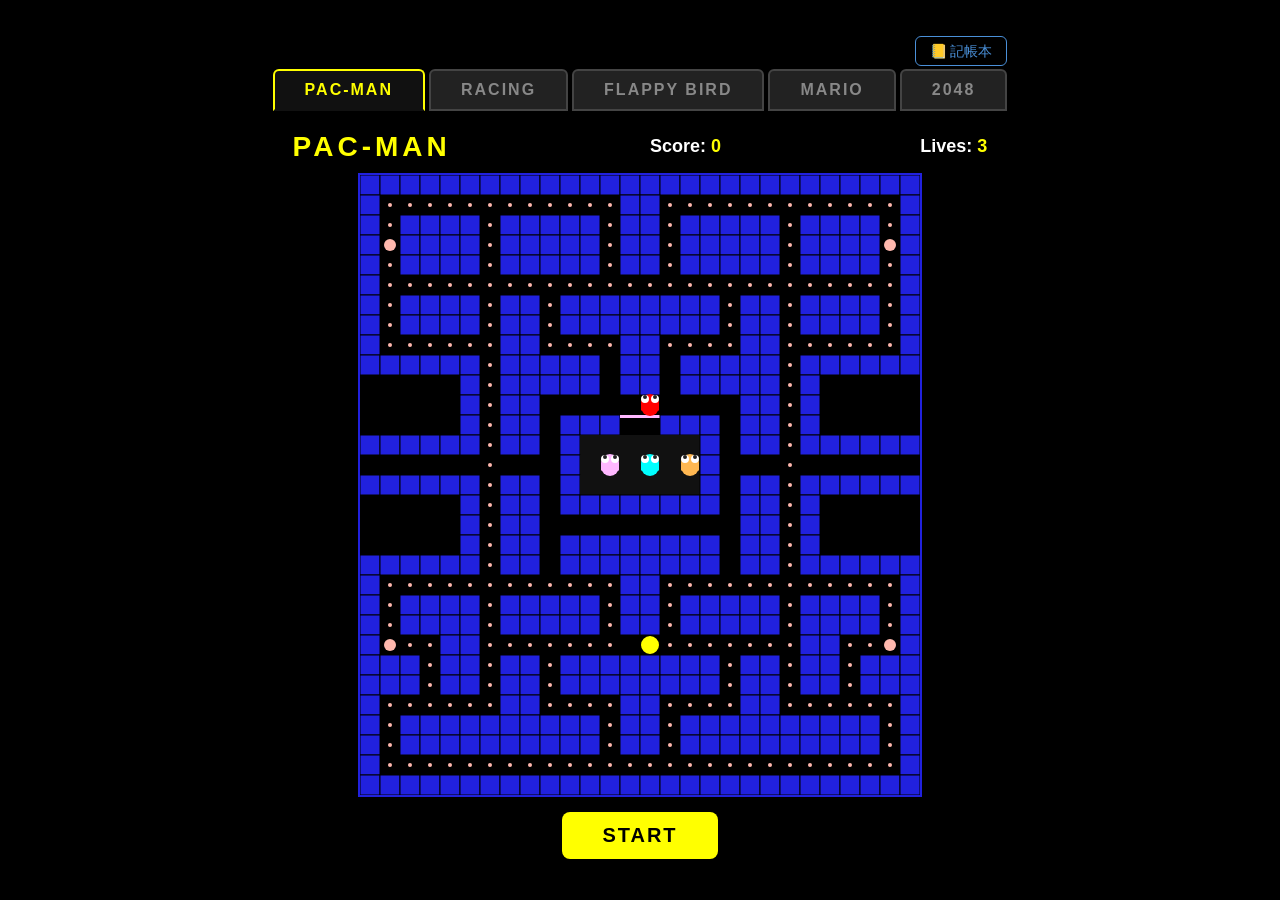
==== index.html @ 6e65f34a "🍀 記帳本 - single page bookkeeping app" ====
<!DOCTYPE html>
<html lang="en">
<head>
  <meta charset="UTF-8">
  <meta name="viewport" content="width=device-width, initial-scale=1.0">
  <title>Game Hub</title>
  <link rel="stylesheet" href="style.css">
</head>
<body>
  <div id="game-container">
    <div style="text-align:right;margin-bottom:8px">
      <a href="accounting.html" style="color:#4a90d9;text-decoration:none;font-size:14px;padding:6px 14px;border:1px solid #4a90d9;border-radius:6px">📒 記帳本</a>
    </div>
    <nav id="game-nav">
      <button class="nav-btn active" data-game="pacman">PAC-MAN</button>
      <button class="nav-btn" data-game="racing">RACING</button>
      <button class="nav-btn" data-game="flappy">FLAPPY BIRD</button>
      <button class="nav-btn" data-game="mario">MARIO</button>
      <button class="nav-btn" data-game="game2048">2048</button>
    </nav>

    <div id="pacman-section" class="game-section active">
      <div id="pacman-header">
        <h1>PAC-MAN</h1>
        <div class="stat">Score: <span id="score">0</span></div>
        <div class="stat">Lives: <span id="lives">3</span></div>
      </div>
      <canvas id="pacmanCanvas" width="560" height="620"></canvas>
      <div id="pacman-controls">
        <button id="startBtn">START</button>
        <div id="mobile-controls">
          <div class="row">
            <button class="dir-btn" data-dir="up">▲</button>
          </div>
          <div class="row">
            <button class="dir-btn" data-dir="left">◀</button>
            <button class="dir-btn" data-dir="down">▼</button>
            <button class="dir-btn" data-dir="right">▶</button>
          </div>
        </div>
      </div>
      <div id="pacman-message" class="message"></div>
    </div>

    <div id="racing-section" class="game-section">
      <div id="racing-header">
        <h1>RACING</h1>
        <div class="stat">Score: <span id="racing-score">0</span></div>
        <div class="stat">Speed: <span id="racing-speed">0</span></div>
      </div>
      <canvas id="racingCanvas" width="400" height="600"></canvas>
      <div id="racing-controls">
        <button id="racing-startBtn">START</button>
        <div id="racing-mobile">
          <button class="racing-dir-btn" data-dir="left">◀</button>
          <button class="racing-dir-btn" data-dir="right">▶</button>
        </div>
      </div>
      <div id="racing-message" class="message"></div>
    </div>

    <div id="flappy-section" class="game-section">
      <div id="flappy-header">
        <h1>FLAPPY BIRD</h1>
        <div class="stat">Score: <span id="flappy-score">0</span></div>
        <div class="stat">Best: <span id="flappy-best">0</span></div>
      </div>
      <canvas id="flappyCanvas" width="400" height="600"></canvas>
      <div id="flappy-controls">
        <button id="flappy-startBtn">START</button>
        <div id="flappy-mobile">
          <button id="flappy-tap-btn">FLAP</button>
        </div>
      </div>
      <div id="flappy-message" class="message"></div>
    </div>

    <div id="mario-section" class="game-section">
      <div id="mario-header">
        <h1>MARIO</h1>
        <div class="stat">Score: <span id="mario-score">0</span></div>
        <div class="stat">Coins: <span id="mario-coins">0</span></div>
      </div>
      <canvas id="marioCanvas" width="600" height="500"></canvas>
      <div id="mario-controls">
        <button id="mario-startBtn">START</button>
        <div id="mario-mobile">
          <button class="mario-dir-btn" data-dir="left">◀</button>
          <button id="mario-jump-btn">▲</button>
          <button class="mario-dir-btn" data-dir="right">▶</button>
        </div>
      </div>
      <div id="mario-message" class="message"></div>
    </div>

    <div id="game2048-section" class="game-section">
      <div id="game2048-header">
        <h1>2048</h1>
        <div class="stat">Score: <span id="g2048-score">0</span></div>
        <div class="stat">Best: <span id="g2048-best">0</span></div>
      </div>
      <canvas id="g2048Canvas" width="400" height="460"></canvas>
      <div id="g2048-controls">
        <button id="g2048-startBtn">NEW GAME</button>
        <div id="g2048-mobile">
          <div class="row">
            <button class="g2048-dir-btn" data-dir="up">▲</button>
          </div>
          <div class="row">
            <button class="g2048-dir-btn" data-dir="left">◀</button>
            <button class="g2048-dir-btn" data-dir="down">▼</button>
            <button class="g2048-dir-btn" data-dir="right">▶</button>
          </div>
        </div>
      </div>
      <div id="g2048-message" class="message"></div>
    </div>
  </div>
  <script>
    document.querySelectorAll('.nav-btn').forEach(btn => {
      btn.addEventListener('click', () => {
        document.querySelectorAll('.nav-btn').forEach(b => b.classList.remove('active'));
        document.querySelectorAll('.game-section').forEach(s => s.classList.remove('active'));
        btn.classList.add('active');
        document.getElementById(btn.dataset.game + '-section').classList.add('active');
      });
    });
  </script>
  <script src="game.js"></script>
  <script src="racing.js"></script>
  <script src="flappy.js"></script>
  <script src="mario.js"></script>
  <script src="game2048.js"></script>
</body>
</html>
---- style.css ----
* {
  margin: 0;
  padding: 0;
  box-sizing: border-box;
}

body {
  background: #000;
  display: flex;
  justify-content: center;
  align-items: center;
  min-height: 100vh;
  font-family: 'Arial', sans-serif;
  overflow: hidden;
}

#game-container {
  text-align: center;
  position: relative;
}

#game-nav {
  display: flex;
  justify-content: center;
  gap: 4px;
  margin-bottom: 10px;
}

.nav-btn {
  padding: 10px 30px;
  font-size: 16px;
  font-weight: bold;
  background: #222;
  color: #888;
  border: 2px solid #444;
  border-radius: 6px 6px 0 0;
  cursor: pointer;
  letter-spacing: 2px;
}

.nav-btn.active {
  background: #111;
  color: #ff0;
  border-color: #ff0;
  border-bottom-color: #111;
}

.nav-btn:hover:not(.active) {
  color: #fff;
  background: #333;
}

.game-section {
  display: none;
}

.game-section.active {
  display: block;
}

#pacman-header, #racing-header {
  display: flex;
  justify-content: space-between;
  align-items: center;
  padding: 10px 20px;
  color: #fff;
  font-size: 18px;
}

#pacman-header h1 {
  color: #ff0;
  font-size: 28px;
  letter-spacing: 4px;
}

#racing-header h1 {
  color: #f44;
  font-size: 28px;
  letter-spacing: 4px;
}

#flappy-header h1 {
  color: #4f4;
  font-size: 28px;
  letter-spacing: 4px;
}

#mario-header h1 {
  color: #f44;
  font-size: 28px;
  letter-spacing: 4px;
}

#game2048-header h1 {
  color: #f80;
  font-size: 28px;
  letter-spacing: 4px;
}

.stat {
  font-size: 18px;
  font-weight: bold;
}

.stat span {
  color: #ff0;
}

#racing-speed {
  color: #0ff;
}

canvas {
  display: block;
  margin: 0 auto;
  background: #000;
}

#pacmanCanvas {
  border: 2px solid #2121de;
}

#racingCanvas {
  border: 2px solid #555;
}

#flappyCanvas {
  border: 2px solid #4f4;
}

#marioCanvas {
  border: 2px solid #f44;
}

#g2048Canvas {
  border: 2px solid #f80;
}

#pacman-controls, #racing-controls, #flappy-controls, #mario-controls, #g2048-controls {
  margin-top: 15px;
}

#startBtn, #racing-startBtn, #flappy-startBtn, #mario-startBtn {
  padding: 12px 40px;
  font-size: 20px;
  font-weight: bold;
  background: #ff0;
  color: #000;
  border: none;
  border-radius: 8px;
  cursor: pointer;
  letter-spacing: 2px;
}

#startBtn:hover, #racing-startBtn:hover, #flappy-startBtn:hover, #mario-startBtn:hover {
  transform: scale(1.05);
}

#racing-startBtn {
  background: #f44;
}

#flappy-startBtn {
  background: #4f4;
  color: #000;
}

#mario-startBtn {
  background: #f44;
  color: #fff;
}

#g2048-startBtn {
  background: #f80;
  color: #fff;
}

#g2048-mobile {
  margin-top: 10px;
  display: none;
}

#g2048-mobile .row {
  display: flex;
  justify-content: center;
  gap: 8px;
  margin: 4px 0;
}

.g2048-dir-btn {
  width: 60px;
  height: 60px;
  font-size: 22px;
  font-weight: bold;
  background: #333;
  color: #fff;
  border: 2px solid #555;
  border-radius: 10px;
  cursor: pointer;
  touch-action: manipulation;
}

.g2048-dir-btn:active {
  background: #555;
}

#flappy-mobile {
  margin-top: 15px;
  display: none;
  justify-content: center;
}

#flappy-tap-btn {
  width: 120px;
  height: 60px;
  font-size: 20px;
  font-weight: bold;
  background: #4f4;
  color: #000;
  border: 2px solid #2d2;
  border-radius: 10px;
  cursor: pointer;
  touch-action: manipulation;
}

#mobile-controls {
  margin-top: 15px;
  display: none;
}

#racing-mobile {
  margin-top: 15px;
  display: none;
  justify-content: center;
  gap: 20px;
}

#mobile-controls .row {
  display: flex;
  justify-content: center;
  gap: 8px;
  margin: 4px 0;
}

#mario-mobile {
  margin-top: 15px;
  display: none;
  justify-content: center;
  gap: 12px;
}

.mario-dir-btn, #mario-jump-btn {
  width: 70px;
  height: 60px;
  font-size: 22px;
  font-weight: bold;
  background: #333;
  color: #fff;
  border: 2px solid #555;
  border-radius: 10px;
  cursor: pointer;
  touch-action: manipulation;
}

#mario-jump-btn {
  background: #f44;
  border-color: #c33;
}

.mario-dir-btn:active, #mario-jump-btn:active {
  background: #555;
}

.dir-btn, .racing-dir-btn {
  width: 60px;
  height: 60px;
  font-size: 24px;
  background: #333;
  color: #fff;
  border: 2px solid #555;
  border-radius: 10px;
  cursor: pointer;
  touch-action: manipulation;
}

.racing-dir-btn {
  width: 80px;
}

.dir-btn:active, .racing-dir-btn:active {
  background: #555;
}

.message {
  position: absolute;
  top: 50%;
  left: 50%;
  transform: translate(-50%, -50%);
  color: #fff;
  font-size: 24px;
  font-weight: bold;
  text-align: center;
  pointer-events: none;
  text-shadow: 2px 2px 4px #000;
}

@media (pointer: coarse) {
  #mobile-controls {
    display: block;
  }
  #racing-mobile {
    display: flex;
  }
  #flappy-mobile {
    display: flex;
  }
  #mario-mobile {
    display: flex;
  }
  #g2048-mobile {
    display: block;
  }
}

@media (max-width: 600px) {
  canvas {
    width: 100%;
    height: auto;
  }
  #pacmanCanvas {
    aspect-ratio: 560 / 620;
  }
  #racingCanvas {
    aspect-ratio: 400 / 600;
  }
  #flappyCanvas {
    aspect-ratio: 400 / 600;
  }
  #marioCanvas {
    aspect-ratio: 600 / 500;
  }
  #g2048Canvas {
    aspect-ratio: 400 / 460;
  }
}
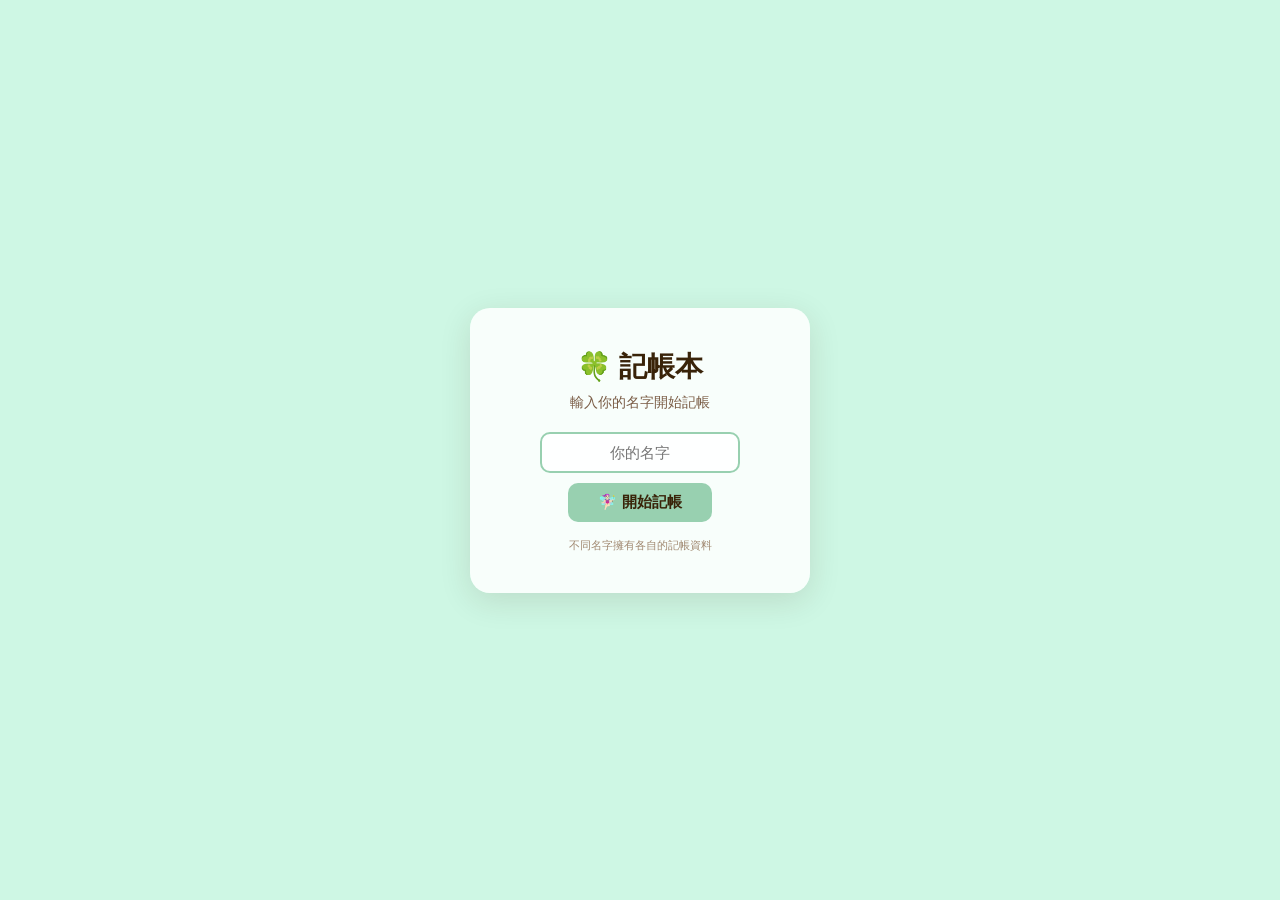
==== commit 2b25a148: "rename to index.html for GitHub Pages" ====
--- a/index.html
+++ b/index.html
@@ -1,135 +1,189 @@
 <!DOCTYPE html>
-<html lang="en">
+<html lang="zh-TW">
 <head>
   <meta charset="UTF-8">
   <meta name="viewport" content="width=device-width, initial-scale=1.0">
-  <title>Game Hub</title>
-  <link rel="stylesheet" href="style.css">
+  <title>🍀 記帳本</title>
+  <link rel="stylesheet" href="accounting.css">
+
 </head>
 <body>
-  <div id="game-container">
-    <div style="text-align:right;margin-bottom:8px">
-      <a href="accounting.html" style="color:#4a90d9;text-decoration:none;font-size:14px;padding:6px 14px;border:1px solid #4a90d9;border-radius:6px">📒 記帳本</a>
+  <div class="container">
+    <header>
+      <h1>🧚🏻‍♀️ 記帳本</h1>
+      <div class="header-right">
+        <div class="user-area" id="userArea" style="display:none">
+          <span class="user-name" id="userName"></span>
+          <button class="logout-btn" id="logoutBtn">登出</button>
+        </div>
+      </div>
+    </header>
+
+    <div class="today-bar">
+      <div class="today-item">
+        <span class="ti-icon">🎶</span>
+        <span class="ti-label">今日收入</span>
+        <span class="ti-value inc" id="todayInc">$0</span>
+      </div>
+      <div class="today-item">
+        <span class="ti-icon">🩰</span>
+        <span class="ti-label">今日支出</span>
+        <span class="ti-value exp" id="todayExp">$0</span>
+      </div>
+      <div class="today-item">
+        <span class="ti-icon">🐚</span>
+        <span class="ti-label">今日結餘</span>
+        <span class="ti-value bal" id="todayBal">$0</span>
+      </div>
+      <div class="today-item">
+        <span class="ti-icon">📝</span>
+        <span class="ti-label">今天記了幾筆</span>
+        <span class="ti-value" id="todayCount">0</span>
+      </div>
     </div>
-    <nav id="game-nav">
-      <button class="nav-btn active" data-game="pacman">PAC-MAN</button>
-      <button class="nav-btn" data-game="racing">RACING</button>
-      <button class="nav-btn" data-game="flappy">FLAPPY BIRD</button>
-      <button class="nav-btn" data-game="mario">MARIO</button>
-      <button class="nav-btn" data-game="game2048">2048</button>
-    </nav>
 
-    <div id="pacman-section" class="game-section active">
-      <div id="pacman-header">
-        <h1>PAC-MAN</h1>
-        <div class="stat">Score: <span id="score">0</span></div>
-        <div class="stat">Lives: <span id="lives">3</span></div>
+    <div class="summary-row">
+      <div class="sum-card">
+        <span class="sum-icon">🍀</span>
+        <div>
+          <div class="sum-label">月收入</div>
+          <div class="sum-value inc" id="monthInc">$0</div>
+        </div>
       </div>
-      <canvas id="pacmanCanvas" width="560" height="620"></canvas>
-      <div id="pacman-controls">
-        <button id="startBtn">START</button>
-        <div id="mobile-controls">
-          <div class="row">
-            <button class="dir-btn" data-dir="up">▲</button>
+      <div class="sum-card">
+        <span class="sum-icon">🍡</span>
+        <div>
+          <div class="sum-label">月支出</div>
+          <div class="sum-value exp" id="monthExp">$0</div>
+        </div>
+      </div>
+      <div class="sum-card">
+        <span class="sum-icon">🫧</span>
+        <div>
+          <div class="sum-label">月結餘</div>
+          <div class="sum-value bal" id="monthBal">$0</div>
+        </div>
+      </div>
+    </div>
+
+    <div class="goals-row">
+      <div class="goal-card">
+        <div class="goal-hd">
+          <span>🎼 月度收入目標</span>
+          <span class="goal-nums">$<span id="gMonthlyEarned">0</span> / $<span id="gMonthlyTarget">0</span></span>
+        </div>
+        <div class="goal-track"><div class="goal-fill" id="gMonthlyFill"></div></div>
+        <div class="goal-ft">
+          <span id="gMonthlyPct">0%</span>
+          <span id="gMonthlyRemain">尚未設定目標</span>
+        </div>
+        <div class="goal-set">
+          <input type="number" id="gMonthlyInput" placeholder="月收入目標">
+          <button id="gMonthlyBtn">設定</button>
+        </div>
+      </div>
+      <div class="goal-card">
+        <div class="goal-hd">
+          <span>🍥 年度收入目標</span>
+          <span class="goal-nums">$<span id="gYearlyEarned">0</span> / $<span id="gYearlyTarget">0</span></span>
+        </div>
+        <div class="goal-track"><div class="goal-fill" id="gYearlyFill"></div></div>
+        <div class="goal-ft">
+          <span id="gYearlyPct">0%</span>
+          <span id="gYearlyRemain">尚未設定目標</span>
+        </div>
+        <div class="goal-set">
+          <input type="number" id="gYearlyInput" placeholder="年收入目標">
+          <button id="gYearlyBtn">設定</button>
+        </div>
+      </div>
+    </div>
+
+    <div class="content-grid">
+      <div class="col">
+        <div class="section-card">
+          <h3>📊 本月分類</h3>
+          <div id="catStats"></div>
+        </div>
+        <div class="section-card">
+          <h3>🎶 今日記錄</h3>
+          <div id="todayEntries"></div>
+        </div>
+      </div>
+      <div class="col">
+        <div class="section-card">
+          <h3>📝 所有記錄</h3>
+          <div class="rec-controls">
+            <select id="recMonth"></select>
+            <select id="recType">
+              <option value="all">全部</option>
+              <option value="income">🍀 收入</option>
+              <option value="expense">🍡 支出</option>
+            </select>
+            <input type="text" id="recSearch" placeholder="🔍 搜尋">
           </div>
-          <div class="row">
-            <button class="dir-btn" data-dir="left">◀</button>
-            <button class="dir-btn" data-dir="down">▼</button>
-            <button class="dir-btn" data-dir="right">▶</button>
+          <div id="recList"></div>
+        </div>
+      </div>
+    </div>
+
+    <button class="fab" id="fabAdd">➕</button>
+  </div>
+
+  <div class="modal" id="modal">
+    <div class="modal-inner">
+      <div class="modal-hd">
+        <h3 id="modalTitle">📝 新增記錄</h3>
+        <button class="modal-x" id="modalClose">✕</button>
+      </div>
+      <form id="modalForm">
+        <div class="field">
+          <label>類型</label>
+          <div class="toggle">
+            <button type="button" class="tg-btn active" data-type="income">🍀 收入</button>
+            <button type="button" class="tg-btn" data-type="expense">🍡 支出</button>
           </div>
         </div>
-      </div>
-      <div id="pacman-message" class="message"></div>
-    </div>
-
-    <div id="racing-section" class="game-section">
-      <div id="racing-header">
-        <h1>RACING</h1>
-        <div class="stat">Score: <span id="racing-score">0</span></div>
-        <div class="stat">Speed: <span id="racing-speed">0</span></div>
-      </div>
-      <canvas id="racingCanvas" width="400" height="600"></canvas>
-      <div id="racing-controls">
-        <button id="racing-startBtn">START</button>
-        <div id="racing-mobile">
-          <button class="racing-dir-btn" data-dir="left">◀</button>
-          <button class="racing-dir-btn" data-dir="right">▶</button>
+        <div class="field">
+          <label>📅 日期</label>
+          <input type="date" id="fDate" required>
         </div>
-      </div>
-      <div id="racing-message" class="message"></div>
-    </div>
-
-    <div id="flappy-section" class="game-section">
-      <div id="flappy-header">
-        <h1>FLAPPY BIRD</h1>
-        <div class="stat">Score: <span id="flappy-score">0</span></div>
-        <div class="stat">Best: <span id="flappy-best">0</span></div>
-      </div>
-      <canvas id="flappyCanvas" width="400" height="600"></canvas>
-      <div id="flappy-controls">
-        <button id="flappy-startBtn">START</button>
-        <div id="flappy-mobile">
-          <button id="flappy-tap-btn">FLAP</button>
+        <div class="field">
+          <label>📂 類別</label>
+          <select id="fCat" required></select>
         </div>
-      </div>
-      <div id="flappy-message" class="message"></div>
-    </div>
-
-    <div id="mario-section" class="game-section">
-      <div id="mario-header">
-        <h1>MARIO</h1>
-        <div class="stat">Score: <span id="mario-score">0</span></div>
-        <div class="stat">Coins: <span id="mario-coins">0</span></div>
-      </div>
-      <canvas id="marioCanvas" width="600" height="500"></canvas>
-      <div id="mario-controls">
-        <button id="mario-startBtn">START</button>
-        <div id="mario-mobile">
-          <button class="mario-dir-btn" data-dir="left">◀</button>
-          <button id="mario-jump-btn">▲</button>
-          <button class="mario-dir-btn" data-dir="right">▶</button>
-        </div>
-      </div>
-      <div id="mario-message" class="message"></div>
-    </div>
-
-    <div id="game2048-section" class="game-section">
-      <div id="game2048-header">
-        <h1>2048</h1>
-        <div class="stat">Score: <span id="g2048-score">0</span></div>
-        <div class="stat">Best: <span id="g2048-best">0</span></div>
-      </div>
-      <canvas id="g2048Canvas" width="400" height="460"></canvas>
-      <div id="g2048-controls">
-        <button id="g2048-startBtn">NEW GAME</button>
-        <div id="g2048-mobile">
-          <div class="row">
-            <button class="g2048-dir-btn" data-dir="up">▲</button>
-          </div>
-          <div class="row">
-            <button class="g2048-dir-btn" data-dir="left">◀</button>
-            <button class="g2048-dir-btn" data-dir="down">▼</button>
-            <button class="g2048-dir-btn" data-dir="right">▶</button>
+        <div class="field">
+          <label>💵 金額</label>
+          <div class="amt-input-wrap">
+            <button type="button" class="amt-btn amt-minus" id="amtMinus">−100</button>
+            <input type="number" id="fAmount" placeholder="0" min="0" step="1" required>
+            <button type="button" class="amt-btn amt-plus" id="amtPlus">+100</button>
           </div>
         </div>
-      </div>
-      <div id="g2048-message" class="message"></div>
+        <div class="field">
+          <label>💬 備註</label>
+          <input type="text" id="fNote" placeholder="選擇性備註">
+        </div>
+        <div class="modal-actions">
+          <button type="submit" class="btn-primary" id="fSubmit">💾 儲存</button>
+          <button type="button" class="btn-secondary" id="fCancel">↩ 取消</button>
+        </div>
+      </form>
     </div>
   </div>
-  <script>
-    document.querySelectorAll('.nav-btn').forEach(btn => {
-      btn.addEventListener('click', () => {
-        document.querySelectorAll('.nav-btn').forEach(b => b.classList.remove('active'));
-        document.querySelectorAll('.game-section').forEach(s => s.classList.remove('active'));
-        btn.classList.add('active');
-        document.getElementById(btn.dataset.game + '-section').classList.add('active');
-      });
-    });
-  </script>
-  <script src="game.js"></script>
-  <script src="racing.js"></script>
-  <script src="flappy.js"></script>
-  <script src="mario.js"></script>
-  <script src="game2048.js"></script>
+
+  <div class="login-overlay" id="loginOverlay">
+    <div class="login-box">
+      <h2>🍀 記帳本</h2>
+      <p>輸入你的名字開始記帳</p>
+      <form id="loginForm" style="display:flex;flex-direction:column;gap:10px;align-items:center">
+        <input type="text" id="loginName" placeholder="你的名字" style="width:200px;padding:10px 14px;border:2px solid #98d0b0;border-radius:10px;font-size:15px;text-align:center;outline:none;background:rgba(255,255,255,0.8);color:#392309;font-family:inherit">
+        <button type="submit" style="padding:10px 30px;border:none;border-radius:10px;background:#98d0b0;color:#392309;font-size:15px;font-weight:600;cursor:pointer;font-family:inherit">🧚🏻‍♀️ 開始記帳</button>
+      </form>
+      <p class="login-note">不同名字擁有各自的記帳資料</p>
+    </div>
+  </div>
+
+  <script src="accounting.js"></script>
 </body>
 </html>
--- a/accounting.css
+++ b/accounting.css
@@ -0,0 +1,673 @@
+* { margin: 0; padding: 0; box-sizing: border-box; }
+
+body {
+  font-family: -apple-system, BlinkMacSystemFont, 'Segoe UI', 'Noto Sans TC', 'Microsoft JhengHei', sans-serif;
+  background: #CEF7E4;
+  color: #392309;
+  min-height: 100vh;
+  position: relative;
+  overflow-x: hidden;
+}
+
+body::before {
+  content: '';
+  position: fixed;
+  top: 0; left: 0; right: 0; bottom: 0;
+  background-image:
+    radial-gradient(rgba(57,35,9,0.35) 2.5px, transparent 2.5px),
+    radial-gradient(rgba(57,35,9,0.2) 2.5px, transparent 2.5px);
+  background-size: 40px 40px, 40px 40px;
+  background-position: 0 0, 20px 20px;
+  pointer-events: none;
+  z-index: 0;
+}
+
+body::after {
+  content: '🧚🏻‍♀️ 🎶 🫧 🍀 🎼 🐚 🍥 🩰 🍡';
+  position: fixed;
+  bottom: 16px;
+  left: 50%;
+  transform: translateX(-50%);
+  font-size: 11px;
+  letter-spacing: 10px;
+  opacity: 0.08;
+  pointer-events: none;
+  z-index: 0;
+}
+
+.container {
+  max-width: 860px;
+  margin: 0 auto;
+  padding: 20px;
+  position: relative;
+  z-index: 1;
+}
+
+/* ── Header ── */
+header {
+  display: flex;
+  justify-content: space-between;
+  align-items: center;
+  padding: 16px 24px;
+  background: rgba(255,255,255,0.72);
+  backdrop-filter: blur(8px);
+  border: 1.5px solid rgba(176,220,192,0.35);
+  border-radius: 18px;
+  margin-bottom: 18px;
+  position: relative;
+}
+
+header::before {
+  content: '🫧 🍀 🫧 🍀 🫧';
+  position: absolute;
+  left: 50%;
+  transform: translateX(-50%);
+  bottom: -8px;
+  font-size: 8px;
+  letter-spacing: 6px;
+  opacity: 0.12;
+}
+
+header h1 {
+  font-size: 20px;
+  font-weight: 700;
+  color: #60422A;
+  letter-spacing: 1px;
+}
+
+
+/* ── Today Bar ── */
+.today-bar {
+  display: grid;
+  grid-template-columns: repeat(4, 1fr);
+  gap: 10px;
+  margin-bottom: 16px;
+}
+
+.today-item {
+  background: rgba(255,255,255,0.75);
+  backdrop-filter: blur(6px);
+  border: 1.5px solid rgba(152,208,176,0.3);
+  border-radius: 14px;
+  padding: 12px 10px;
+  display: flex;
+  flex-direction: column;
+  align-items: center;
+  gap: 3px;
+}
+
+.ti-icon { font-size: 18px; }
+.ti-label { font-size: 10px; color: #b89570; font-weight: 500; }
+
+.ti-value {
+  font-size: 15px;
+  font-weight: 700;
+  font-family: 'SF Mono', 'Menlo', monospace;
+}
+
+.ti-value.inc { color: #7A5C45; }
+.ti-value.exp { color: #A07050; }
+.ti-value.bal { color: #8B7355; }
+
+/* ── Summary Row ── */
+.summary-row {
+  display: grid;
+  grid-template-columns: repeat(3, 1fr);
+  gap: 12px;
+  margin-bottom: 16px;
+}
+
+.sum-card {
+  background: rgba(255,255,255,0.78);
+  backdrop-filter: blur(6px);
+  border: 1.5px solid rgba(176,220,192,0.35);
+  border-radius: 14px;
+  padding: 16px 18px;
+  display: flex;
+  align-items: center;
+  gap: 14px;
+  transition: box-shadow 0.2s;
+}
+
+.sum-card:hover {
+  box-shadow: 0 4px 16px rgba(176,220,192,0.1);
+}
+
+.sum-icon { font-size: 24px; }
+
+.sum-label { font-size: 11px; color: #b89570; font-weight: 500; margin-bottom: 2px; }
+
+.sum-value {
+  font-size: 20px;
+  font-weight: 700;
+  font-family: 'SF Mono', 'Menlo', monospace;
+}
+
+.sum-value.inc { color: #7A5C45; }
+.sum-value.exp { color: #A07050; }
+.sum-value.bal { color: #8B7355; }
+
+/* ── Goals Row ── */
+.goals-row {
+  display: grid;
+  grid-template-columns: 1fr 1fr;
+  gap: 12px;
+  margin-bottom: 16px;
+}
+
+.goal-card {
+  background: rgba(255,255,255,0.75);
+  backdrop-filter: blur(6px);
+  border: 1.5px solid rgba(152,208,176,0.3);
+  border-radius: 14px;
+  padding: 16px 18px;
+  position: relative;
+}
+
+.goal-card::after {
+  content: '🧚🏻‍♀️';
+  position: absolute;
+  right: 12px;
+  top: 8px;
+  font-size: 16px;
+  opacity: 0.08;
+}
+
+.goal-hd {
+  display: flex;
+  justify-content: space-between;
+  align-items: center;
+  margin-bottom: 8px;
+  font-size: 13px;
+  font-weight: 600;
+  color: #60422A;
+}
+
+.goal-nums {
+  font-size: 12px;
+  font-weight: 600;
+  color: #7a5c45;
+  font-family: 'SF Mono', 'Menlo', monospace;
+}
+
+.goal-track {
+  height: 8px;
+  background: #DFFCEF;
+  border-radius: 4px;
+  overflow: hidden;
+  margin-bottom: 4px;
+}
+
+.goal-fill {
+  height: 100%;
+  border-radius: 4px;
+  transition: width 0.6s ease;
+  background: linear-gradient(90deg, #98d0b0, #6bb892);
+  width: 0%;
+  min-width: 2px;
+}
+
+.goal-ft {
+  display: flex;
+  justify-content: space-between;
+  font-size: 11px;
+  color: #b89570;
+  margin-bottom: 8px;
+}
+
+.goal-set {
+  display: flex;
+  gap: 6px;
+}
+
+.goal-set input {
+  flex: 1;
+  padding: 7px 10px;
+  border: 1.5px solid rgba(196,168,130,0.2);
+  border-radius: 8px;
+  font-size: 12px;
+  outline: none;
+  background: rgba(255,255,255,0.5);
+  color: #392309;
+  font-family: inherit;
+  transition: border-color 0.2s;
+}
+
+.goal-set input:focus {
+  border-color: #98d0b0;
+  background: #fff;
+}
+
+.goal-set button {
+  padding: 7px 16px;
+  border: none;
+  border-radius: 8px;
+  font-size: 12px;
+  font-weight: 600;
+  cursor: pointer;
+  transition: all 0.2s;
+  background: rgba(152,208,176,0.3);
+  color: #7A5C45;
+  font-family: inherit;
+  white-space: nowrap;
+}
+
+.goal-set button:hover {
+  background: #6bb892;
+  color: #fff;
+}
+
+/* ── Content Grid ── */
+.content-grid {
+  display: grid;
+  grid-template-columns: 1fr 1.3fr;
+  gap: 14px;
+}
+
+.col { display: flex; flex-direction: column; gap: 14px; }
+
+.section-card {
+  background: rgba(255,255,255,0.78);
+  backdrop-filter: blur(6px);
+  border: 1.5px solid rgba(220,200,190,0.2);
+  border-radius: 14px;
+  padding: 18px;
+}
+
+.section-card h3 {
+  font-size: 14px;
+  font-weight: 600;
+  color: #60422A;
+  margin-bottom: 12px;
+  padding-bottom: 10px;
+  border-bottom: 1.5px dotted rgba(176,220,192,0.4);
+}
+
+/* ── Category Stats ── */
+.cat-row {
+  display: flex;
+  align-items: center;
+  gap: 8px;
+  margin-bottom: 8px;
+}
+
+.cat-row:last-child { margin-bottom: 0; }
+
+.cat-name {
+  font-size: 11px;
+  color: #7a5c45;
+  width: 54px;
+  text-align: right;
+  flex-shrink: 0;
+  font-weight: 500;
+}
+
+.cat-bar {
+  flex: 1;
+  height: 16px;
+  background: rgba(240,240,240,0.5);
+  border-radius: 8px;
+  overflow: hidden;
+}
+
+.cat-fill {
+  height: 100%;
+  border-radius: 8px;
+  transition: width 0.5s ease;
+  min-width: 3px;
+}
+
+.cat-fill.inc { background: linear-gradient(90deg, #98d0b0, #6bb892); }
+.cat-fill.exp { background: linear-gradient(90deg, #C4A882, #A07050); }
+
+.cat-amt {
+  font-size: 10px;
+  font-weight: 600;
+  color: #a08870;
+  width: 62px;
+  text-align: right;
+  font-family: 'SF Mono', 'Menlo', monospace;
+}
+
+/* ── Today / Recent Entries ── */
+.entry-row {
+  display: flex;
+  align-items: center;
+  gap: 8px;
+  padding: 7px 0;
+  border-bottom: 1px solid rgba(240,240,240,0.4);
+}
+
+.entry-row:last-child { border-bottom: none; }
+
+.entry-icon {
+  width: 28px;
+  height: 28px;
+  border-radius: 7px;
+  display: flex;
+  align-items: center;
+  justify-content: center;
+  font-size: 13px;
+  flex-shrink: 0;
+}
+
+.entry-icon.inc { background: rgba(176,220,192,0.2); }
+.entry-icon.exp { background: rgba(184,149,112,0.15); }
+
+.entry-info { flex: 1; min-width: 0; }
+
+.entry-cat {
+  font-size: 12px;
+  font-weight: 600;
+  color: #392309;
+}
+
+.entry-note {
+  font-size: 10px;
+  color: #b89570;
+  white-space: nowrap;
+  overflow: hidden;
+  text-overflow: ellipsis;
+}
+
+.entry-amt {
+  font-size: 12px;
+  font-weight: 700;
+  font-family: 'SF Mono', 'Menlo', monospace;
+}
+
+.entry-amt.inc { color: #7A5C45; }
+.entry-amt.exp { color: #A07050; }
+
+.empty-msg {
+  text-align: center;
+  padding: 20px;
+  color: #c4a88a;
+  font-size: 12px;
+}
+
+/* ── Records ── */
+.rec-controls {
+  display: flex;
+  gap: 6px;
+  margin-bottom: 12px;
+  flex-wrap: wrap;
+}
+
+.rec-controls select,
+.rec-controls input {
+  padding: 6px 10px;
+  border: 1.5px solid rgba(196,168,130,0.2);
+  border-radius: 8px;
+  font-size: 12px;
+  outline: none;
+  background: rgba(255,255,255,0.5);
+  color: #392309;
+  font-family: inherit;
+  transition: border-color 0.2s;
+}
+
+.rec-controls select:focus,
+.rec-controls input:focus {
+  border-color: #98d0b0;
+  background: #fff;
+}
+
+.rec-controls select { flex: 1; min-width: 60px; }
+.rec-controls input { flex: 1; min-width: 80px; }
+
+.date-group { margin-bottom: 0; }
+
+.dg-hd {
+  display: flex;
+  align-items: center;
+  gap: 8px;
+  padding: 8px 4px 4px;
+  font-size: 12px;
+  font-weight: 600;
+  color: #60422A;
+}
+
+.dg-hd .dg-line {
+  flex: 1;
+  height: 1.5px;
+  background: rgba(184,149,112,0.12);
+}
+
+.dg-hd .dg-badge {
+  font-size: 10px;
+  color: #b89570;
+}
+
+.rec-sum {
+  margin-top: 10px;
+  padding: 10px 14px;
+  background: rgba(255,255,255,0.6);
+  border-radius: 10px;
+  display: flex;
+  justify-content: space-between;
+  font-size: 12px;
+  color: #7a5c45;
+  flex-wrap: wrap;
+  gap: 6px;
+}
+
+.rec-sum .r-inc { color: #7A5C45; font-weight: 600; }
+.rec-sum .r-exp { color: #A07050; font-weight: 600; }
+
+/* ── FAB ── */
+.fab {
+  position: fixed;
+  bottom: 24px;
+  right: 24px;
+  width: 52px;
+  height: 52px;
+  border-radius: 50%;
+  border: none;
+  background: linear-gradient(135deg, #98d0b0, #6bb892);
+  color: #fff;
+  font-size: 22px;
+  cursor: pointer;
+  box-shadow: 0 4px 20px rgba(123,201,165,0.3);
+  transition: all 0.25s;
+  z-index: 50;
+  display: flex;
+  align-items: center;
+  justify-content: center;
+}
+
+.fab:hover {
+  transform: scale(1.06);
+  box-shadow: 0 6px 24px rgba(123,201,165,0.4);
+}
+
+/* ── Modal ── */
+.modal {
+  position: fixed;
+  top: 0; left: 0; right: 0; bottom: 0;
+  background: rgba(57,35,9,0.2);
+  display: none;
+  align-items: center;
+  justify-content: center;
+  z-index: 200;
+  backdrop-filter: blur(6px);
+}
+
+.modal.open { display: flex; }
+
+.modal-inner {
+  background: rgba(255,255,255,0.96);
+  backdrop-filter: blur(12px);
+  border-radius: 18px;
+  padding: 0;
+  width: 380px;
+  max-width: 90vw;
+  max-height: 90vh;
+  overflow-y: auto;
+  box-shadow: 0 20px 60px rgba(74,63,53,0.1);
+  border: 1.5px solid rgba(152,208,176,0.3);
+}
+
+.modal-hd {
+  display: flex;
+  justify-content: space-between;
+  align-items: center;
+  padding: 20px 24px 0;
+}
+
+.modal-hd h3 { font-size: 17px; font-weight: 700; color: #60422A; }
+
+.modal-x {
+  width: 30px; height: 30px; border: none; border-radius: 7px;
+  background: rgba(240,240,240,0.5); cursor: pointer; font-size: 13px;
+  color: #b89570; transition: all 0.2s; display: flex;
+  align-items: center; justify-content: center;
+}
+
+.modal-x:hover { background: rgba(184,149,112,0.15); color: #7a5c45; }
+
+#modalForm { padding: 16px 24px 24px; }
+
+.field { margin-bottom: 14px; }
+
+.field label {
+  display: block; font-size: 11px; font-weight: 600;
+  color: #b89570; margin-bottom: 5px;
+}
+
+.toggle {
+  display: flex; border-radius: 9px; overflow: hidden;
+  border: 1.5px solid rgba(152,208,176,0.3);
+}
+
+.tg-btn {
+  flex: 1; padding: 9px; border: none; cursor: pointer;
+  font-size: 12px; font-weight: 600; transition: all 0.2s;
+  background: rgba(255,255,255,0.4); color: #b89570; font-family: inherit;
+}
+
+.tg-btn[data-type="income"]:hover,
+.tg-btn[data-type="income"].active {
+  background: rgba(152,208,176,0.3); color: #7A5C45;
+}
+
+.tg-btn[data-type="expense"]:hover,
+.tg-btn[data-type="expense"].active {
+  background: rgba(160,112,80,0.2); color: #A07050;
+}
+
+.field input, .field select {
+  width: 100%; padding: 9px 12px;
+  border: 1.5px solid rgba(196,168,130,0.2); border-radius: 9px;
+  font-size: 12px; outline: none; background: rgba(255,255,255,0.5);
+  color: #392309; font-family: inherit; transition: all 0.2s;
+}
+
+.field input:focus, .field select:focus {
+  border-color: #98d0b0; background: #fff;
+}
+
+.field select option { background: #fff; color: #392309; }
+
+/* ── Amount input with +/- buttons ── */
+.amt-input-wrap {
+  display: flex; align-items: center; gap: 6px;
+}
+.amt-input-wrap input {
+  flex: 1; text-align: center; width: auto;
+}
+.amt-btn {
+  width: 48px; height: 36px; border: none; border-radius: 9px;
+  font-size: 14px; font-weight: 700; cursor: pointer;
+  transition: all 0.15s; font-family: inherit;
+  display: flex; align-items: center; justify-content: center;
+}
+.amt-minus {
+  background: #E2F7F9; color: #5A8A8A;
+}
+.amt-minus:hover {
+  background: #C8EEF2; color: #3A6A6A;
+}
+.amt-plus {
+  background: #F9E2E2; color: #B06060;
+}
+.amt-plus:hover {
+  background: #F5CECE; color: #904040;
+}
+
+.modal-actions { display: flex; gap: 8px; margin-top: 20px; }
+
+.btn-primary {
+  flex: 1; padding: 11px; border: none; border-radius: 9px;
+  font-size: 13px; font-weight: 600; cursor: pointer; transition: all 0.2s;
+  background: #98d0b0; color: #392309; font-family: inherit;
+}
+
+.btn-primary:hover {
+  background: #6bb892; color: #fff;
+  box-shadow: 0 4px 14px rgba(123,201,165,0.2);
+}
+
+.btn-secondary {
+  flex: 1; padding: 11px; border: 1.5px solid rgba(196,168,130,0.2);
+  border-radius: 9px; font-size: 13px; font-weight: 500; cursor: pointer;
+  transition: all 0.2s; background: transparent; color: #b89570; font-family: inherit;
+}
+
+.btn-secondary:hover { background: rgba(184,149,112,0.08); color: #7a5c45; }
+
+/* ── Header right / user area ── */
+.header-right {
+  display: flex; align-items: center; gap: 10px;
+}
+.user-area {
+  display: flex; align-items: center; gap: 6px;
+}
+.user-name {
+  font-size: 12px; color: #392309; font-weight: 500;
+}
+.logout-btn {
+  background: none; border: 1px solid rgba(184,149,112,0.3);
+  border-radius: 6px; padding: 3px 8px; font-size: 10px;
+  color: #7a5c45; cursor: pointer; font-family: inherit;
+  transition: all 0.15s;
+}
+.logout-btn:hover {
+  background: rgba(184,149,112,0.1);
+}
+
+/* ── Login overlay ── */
+.login-overlay {
+  position: fixed; inset: 0; z-index: 9999;
+  background: #CEF7E4;
+  display: flex; align-items: center; justify-content: center;
+  opacity: 0; pointer-events: none; transition: opacity 0.4s;
+}
+.login-overlay.show {
+  opacity: 1; pointer-events: auto;
+}
+.login-box {
+  background: rgba(255,255,255,0.85);
+  backdrop-filter: blur(8px); border-radius: 20px;
+  padding: 40px 36px; text-align: center;
+  box-shadow: 0 8px 32px rgba(57,35,9,0.12);
+  max-width: 340px; width: 90%;
+}
+.login-box h2 {
+  font-size: 28px; color: #392309; margin-bottom: 8px;
+}
+.login-box p {
+  font-size: 14px; color: #7a5c45; margin-bottom: 20px;
+}
+.login-box .login-note {
+  font-size: 11px; color: #a08870; margin-top: 16px; margin-bottom: 0;
+}
+
+/* ── Responsive ── */
+@media (max-width: 640px) {
+  .today-bar { grid-template-columns: repeat(2, 1fr); }
+  .summary-row { grid-template-columns: 1fr; }
+  .goals-row { grid-template-columns: 1fr; }
+  .content-grid { grid-template-columns: 1fr; }
+  .container { padding: 12px; }
+}
